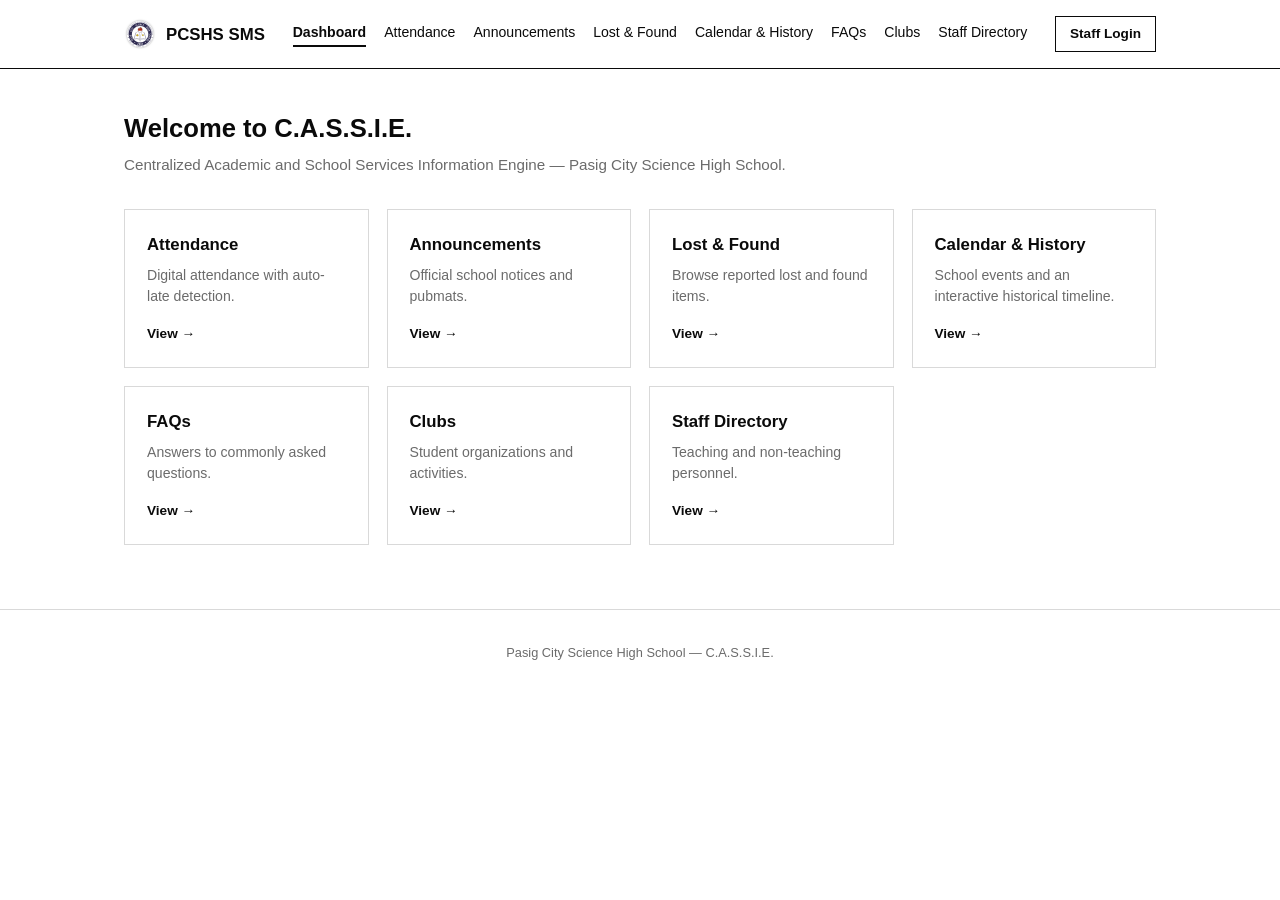
==== index.html @ 2c608e7f "first commit" ====
<!DOCTYPE html>
<html lang="en">
<head>
<meta charset="UTF-8">
<meta name="viewport" content="width=device-width, initial-scale=1.0">
<title>Dashboard | PCSHS SMS</title>
<link rel="stylesheet" href="style.css">
</head>
<body>

<div id="suspension-banner" class="suspension-banner" hidden></div>

<header class="site-header">
  <div class="header-inner">
    <a class="brand" href="index.html">
      <img src="logo.png" alt="PCSHS logo">
      <span>PCSHS SMS</span>
    </a>
    <nav class="site-nav">
      <a href="index.html" class="active">Dashboard</a>
      <a href="attendance.html">Attendance</a>
      <a href="announcements.html">Announcements</a>
      <a href="lost-and-found.html">Lost &amp; Found</a>
      <a href="calendar-history.html">Calendar &amp; History</a>
      <a href="faqs.html">FAQs</a>
      <a href="clubs.html">Clubs</a>
      <a href="staff-directory.html">Staff Directory</a>
    </nav>
    <a class="login-link" href="login.html">Staff Login</a>
  </div>
</header>

<main>
  <div class="page-header">
    <h1>Welcome to C.A.S.S.I.E.</h1>
    <p>Centralized Academic and School Services Information Engine — Pasig City Science High School.</p>
  </div>

  <div class="card-grid">
    <div class="card">
      <h2>Attendance</h2>
      <p>Digital attendance with auto-late detection.</p>
      <a href="attendance.html">View →</a>
    </div>
    <div class="card">
      <h2>Announcements</h2>
      <p>Official school notices and pubmats.</p>
      <a href="announcements.html">View →</a>
    </div>
    <div class="card">
      <h2>Lost &amp; Found</h2>
      <p>Browse reported lost and found items.</p>
      <a href="lost-and-found.html">View →</a>
    </div>
    <div class="card">
      <h2>Calendar &amp; History</h2>
      <p>School events and an interactive historical timeline.</p>
      <a href="calendar-history.html">View →</a>
    </div>
    <div class="card">
      <h2>FAQs</h2>
      <p>Answers to commonly asked questions.</p>
      <a href="faqs.html">View →</a>
    </div>
    <div class="card">
      <h2>Clubs</h2>
      <p>Student organizations and activities.</p>
      <a href="clubs.html">View →</a>
    </div>
    <div class="card">
      <h2>Staff Directory</h2>
      <p>Teaching and non-teaching personnel.</p>
      <a href="staff-directory.html">View →</a>
    </div>
  </div>
</main>

<footer class="site-footer">
  <p>Pasig City Science High School — C.A.S.S.I.E.</p>
</footer>

</body>
</html>
---- style.css ----
/* style.css — shared styles for every C.A.S.S.I.E. / PCSHS SMS page */

:root {
  --ink: #0a0a0a;
  --paper: #ffffff;
  --line: #d9d9d9;
  --muted: #6b6b6b;
  --error: #b00020;
  --banner: #1a1a1a;
}

* { box-sizing: border-box; }

body {
  margin: 0;
  background: var(--paper);
  color: var(--ink);
  font-family: -apple-system, "Segoe UI", Helvetica, Arial, sans-serif;
  line-height: 1.5;
}

a { color: var(--ink); text-decoration: none; }
a:hover { text-decoration: underline; }

/* ---------- Suspension banner ---------- */
/* Hidden by default. Once the Suspension Notice feature is built, JS will
   fill this in and remove the "hidden" attribute when a notice is active. */
.suspension-banner {
  background: var(--banner);
  color: var(--paper);
  text-align: center;
  padding: 10px 16px;
  font-size: 0.88rem;
  font-weight: 600;
  letter-spacing: 0.02em;
}
.suspension-banner[hidden] { display: none; }

/* ---------- Header / nav ---------- */
.site-header { border-bottom: 1px solid var(--ink); }

.header-inner {
  max-width: 1080px;
  margin: 0 auto;
  display: flex;
  align-items: center;
  justify-content: space-between;
  flex-wrap: wrap;
  gap: 14px;
  padding: 16px 24px;
}

.brand {
  display: flex;
  align-items: center;
  gap: 10px;
  font-weight: 700;
  font-size: 1.05rem;
}
.brand img { width: 32px; height: 32px; }
.brand:hover { text-decoration: none; }

.site-nav {
  display: flex;
  flex-wrap: wrap;
  gap: 18px;
  font-size: 0.88rem;
}
.site-nav a.active {
  font-weight: 700;
  border-bottom: 2px solid var(--ink);
  padding-bottom: 2px;
}

.login-link {
  font-size: 0.85rem;
  font-weight: 600;
  border: 1px solid var(--ink);
  padding: 7px 14px;
  white-space: nowrap;
}
.login-link:hover { background: var(--ink); color: var(--paper); text-decoration: none; }

/* ---------- Page layout ---------- */
main {
  max-width: 1080px;
  margin: 0 auto;
  padding: 40px 24px 64px;
}

.page-header { margin-bottom: 32px; }
.page-header h1 { font-size: 1.6rem; margin: 0 0 6px; }
.page-header p { color: var(--muted); margin: 0; font-size: 0.95rem; }

/* ---------- Cards (dashboard) ---------- */
.card-grid {
  display: grid;
  grid-template-columns: repeat(auto-fit, minmax(220px, 1fr));
  gap: 18px;
}
.card { border: 1px solid var(--line); padding: 22px; }
.card h2 { font-size: 1.05rem; margin: 0 0 8px; }
.card p { color: var(--muted); font-size: 0.88rem; margin: 0 0 14px; }
.card a { font-size: 0.85rem; font-weight: 600; }

/* ---------- Placeholder box (unbuilt feature pages) ---------- */
.placeholder-box {
  border: 1px dashed var(--line);
  padding: 48px 24px;
  text-align: center;
  color: var(--muted);
  font-size: 0.92rem;
}

/* ---------- Footer ---------- */
.site-footer {
  border-top: 1px solid var(--line);
  text-align: center;
  padding: 20px 24px;
  font-size: 0.8rem;
  color: var(--muted);
}
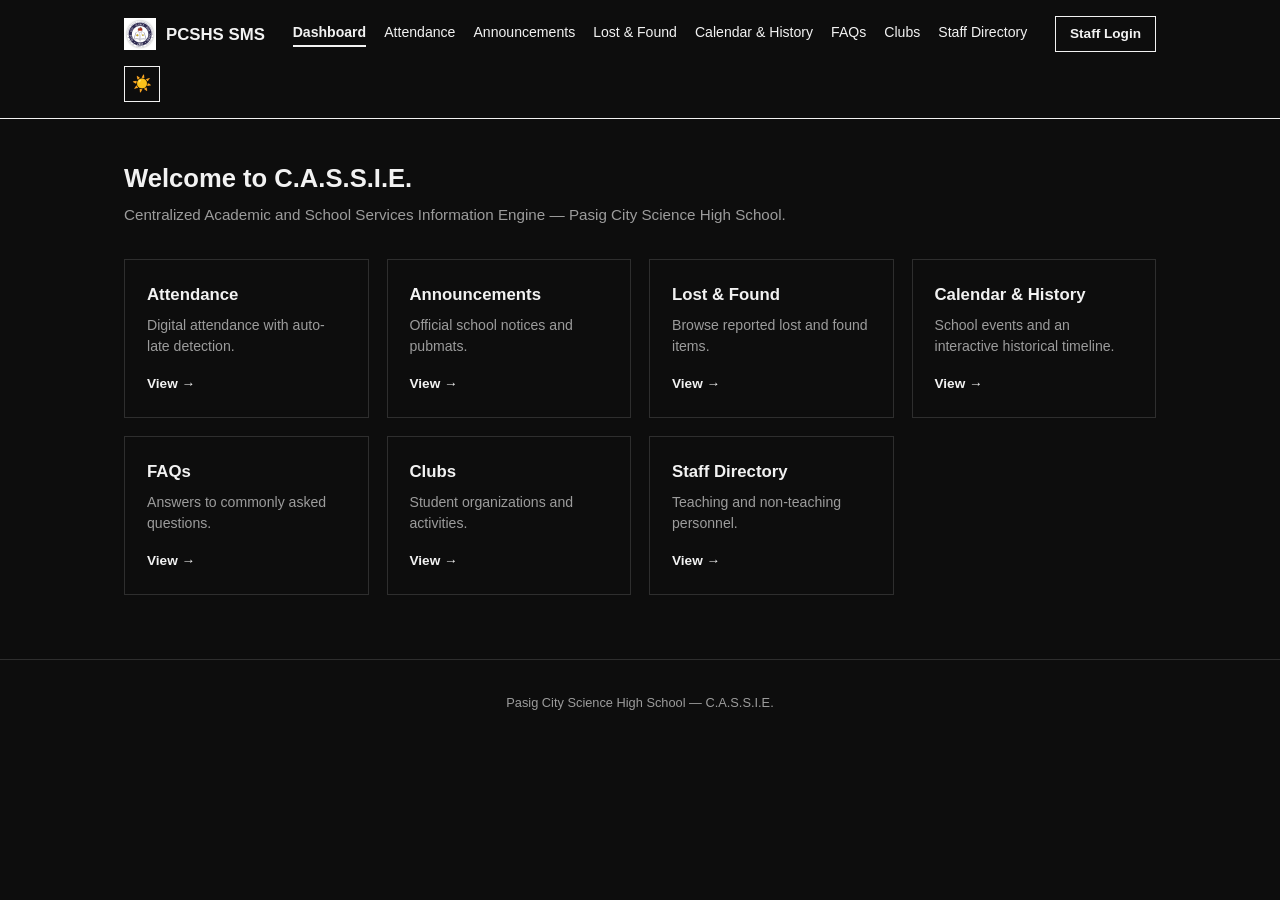
==== commit ba4d4753: "2" ====
--- a/index.html
+++ b/index.html
@@ -2,6 +2,13 @@
 <html lang="en">
 <head>
 <meta charset="UTF-8">
+<script>
+  (function () {
+    if (localStorage.getItem("cassieTheme") === "light") {
+      document.documentElement.setAttribute("data-theme", "light");
+    }
+  })();
+</script>
 <meta name="viewport" content="width=device-width, initial-scale=1.0">
 <title>Dashboard | PCSHS SMS</title>
 <link rel="stylesheet" href="style.css">
@@ -27,6 +34,7 @@
       <a href="staff-directory.html">Staff Directory</a>
     </nav>
     <a class="login-link" href="login.html">Staff Login</a>
+    <button id="theme-toggle" class="theme-toggle" type="button" aria-label="Toggle dark/light mode">☀️</button>
   </div>
 </header>
 
@@ -79,5 +87,6 @@
   <p>Pasig City Science High School — C.A.S.S.I.E.</p>
 </footer>
 
+<script src="theme.js"></script>
 </body>
 </html>
--- a/style.css
+++ b/style.css
@@ -1,6 +1,16 @@
 /* style.css — shared styles for every C.A.S.S.I.E. / PCSHS SMS page */
 
 :root {
+  /* Dark mode is the default look */
+  --ink: #f2f2f2;
+  --paper: #0d0d0d;
+  --line: #2e2e2e;
+  --muted: #9c9c9c;
+  --error: #ff7a7a;
+  --banner: #f2f2f2;
+}
+
+[data-theme="light"] {
   --ink: #0a0a0a;
   --paper: #ffffff;
   --line: #d9d9d9;
@@ -17,6 +27,7 @@
   color: var(--ink);
   font-family: -apple-system, "Segoe UI", Helvetica, Arial, sans-serif;
   line-height: 1.5;
+  transition: background-color 0.15s ease, color 0.15s ease;
 }
 
 a { color: var(--ink); text-decoration: none; }
@@ -81,6 +92,19 @@
 }
 .login-link:hover { background: var(--ink); color: var(--paper); text-decoration: none; }
 
+.theme-toggle {
+  border: 1px solid var(--ink);
+  background: var(--paper);
+  color: var(--ink);
+  width: 36px;
+  height: 36px;
+  font-size: 1rem;
+  line-height: 1;
+  cursor: pointer;
+  flex-shrink: 0;
+}
+.theme-toggle:hover { background: var(--ink); color: var(--paper); }
+
 /* ---------- Page layout ---------- */
 main {
   max-width: 1080px;
@@ -112,6 +136,73 @@
   font-size: 0.92rem;
 }
 
+/* ---------- Forms (reusable for any admin upload form) ---------- */
+.form-card {
+  border: 1px solid var(--ink);
+  padding: 28px 24px;
+  margin-bottom: 36px;
+}
+.form-card h2 { font-size: 1.1rem; margin: 0 0 18px; }
+.form-field { margin-bottom: 16px; }
+.form-field label {
+  display: block; font-size: 0.78rem; text-transform: uppercase;
+  letter-spacing: 0.06em; margin-bottom: 6px; color: var(--muted);
+}
+.form-field input,
+.form-field textarea {
+  width: 100%; padding: 10px 12px; border: 1px solid var(--line);
+  background: var(--paper); color: var(--ink); font-size: 0.95rem;
+  font-family: inherit;
+}
+.form-field input:focus,
+.form-field textarea:focus { outline: none; border-color: var(--ink); }
+
+.btn-primary {
+  padding: 11px 20px; background: var(--ink); color: var(--paper);
+  border: none; font-size: 0.92rem; font-weight: 600; cursor: pointer;
+}
+.btn-primary:hover { opacity: 0.85; }
+.btn-primary:disabled { opacity: 0.5; cursor: not-allowed; }
+
+.btn-secondary {
+  background: none; border: 1px solid var(--line); color: var(--ink);
+  padding: 8px 14px; font-size: 0.85rem; cursor: pointer; margin-bottom: 16px;
+}
+.btn-secondary:hover { border-color: var(--ink); }
+
+.status-text { font-size: 0.85rem; margin-top: 10px; min-height: 1.2em; color: var(--muted); }
+.status-error { color: var(--error); }
+
+/* ---------- Facebook-style image upload ---------- */
+.upload-dropzone {
+  border: 1px dashed var(--line);
+  padding: 32px;
+  text-align: center;
+  cursor: pointer;
+  color: var(--muted);
+  font-size: 0.9rem;
+  margin-bottom: 10px;
+}
+.upload-dropzone:hover { border-color: var(--ink); color: var(--ink); }
+.upload-dropzone.dragover { border-color: var(--ink); color: var(--ink); background: rgba(128,128,128,0.08); }
+.upload-preview {
+  max-width: 100%;
+  max-height: 260px;
+  display: block;
+  margin: 0 auto;
+}
+
+/* ---------- Announcement feed ---------- */
+.feed-grid {
+  display: grid;
+  grid-template-columns: repeat(auto-fit, minmax(240px, 1fr));
+  gap: 20px;
+}
+.announcement-card { border: 1px solid var(--line); overflow: hidden; }
+.announcement-card img { width: 100%; display: block; }
+.announcement-card p { padding: 12px 14px; margin: 0; font-size: 0.88rem; }
+.muted { color: var(--muted); font-size: 0.9rem; }
+
 /* ---------- Footer ---------- */
 .site-footer {
   border-top: 1px solid var(--line);
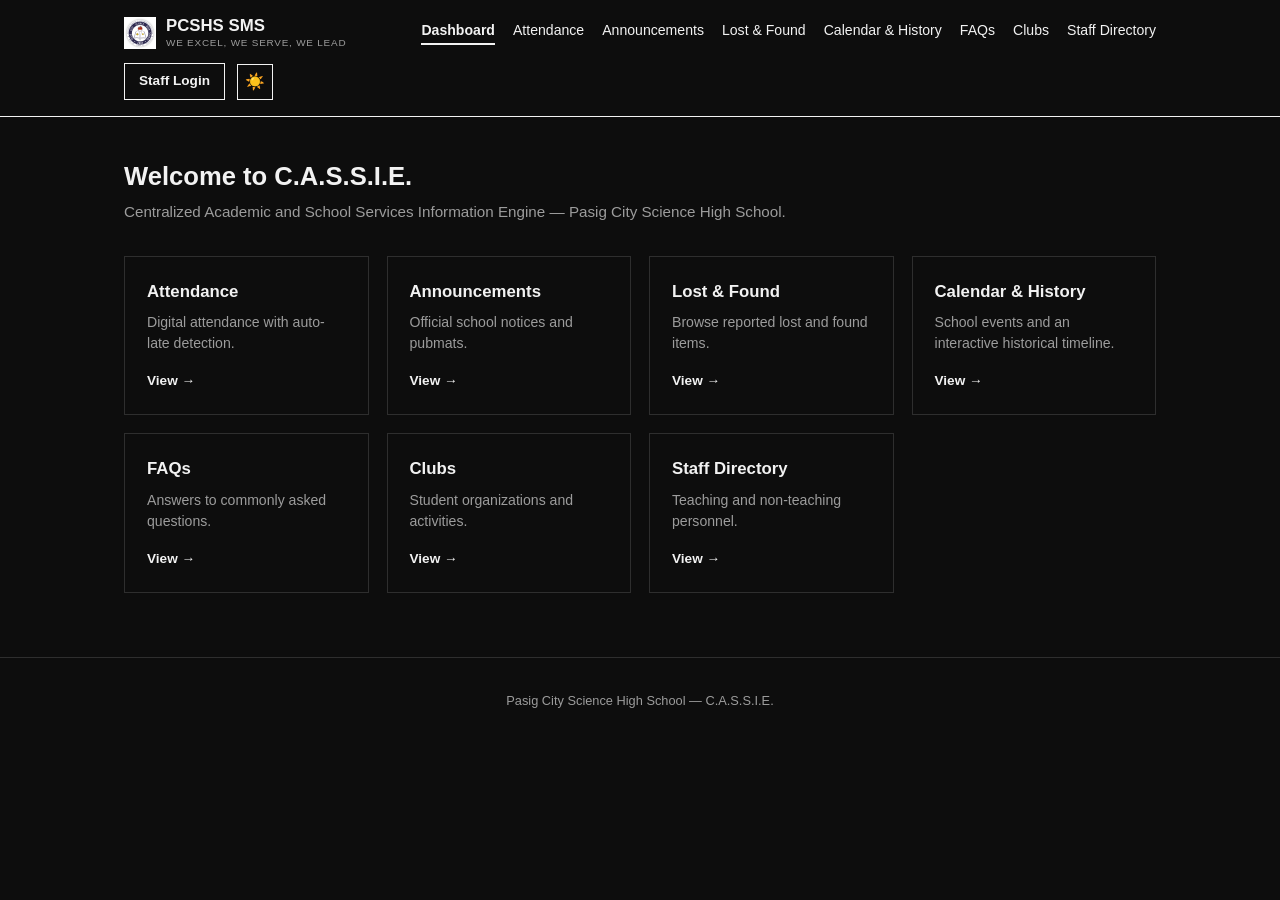
==== commit bb793ab0: "3" ====
--- a/index.html
+++ b/index.html
@@ -21,7 +21,10 @@
   <div class="header-inner">
     <a class="brand" href="index.html">
       <img src="logo.png" alt="PCSHS logo">
-      <span>PCSHS SMS</span>
+      <span class="brand-text">
+        <span class="brand-name">PCSHS SMS</span>
+        <span class="brand-tagline">We Excel, We Serve, We Lead</span>
+      </span>
     </a>
     <nav class="site-nav">
       <a href="index.html" class="active">Dashboard</a>
@@ -33,13 +36,27 @@
       <a href="clubs.html">Clubs</a>
       <a href="staff-directory.html">Staff Directory</a>
     </nav>
-    <a class="login-link" href="login.html">Staff Login</a>
-    <button id="theme-toggle" class="theme-toggle" type="button" aria-label="Toggle dark/light mode">☀️</button>
+    <div class="header-actions">
+      <a class="login-link" href="login.html">Staff Login</a>
+      <button id="theme-toggle" class="theme-toggle" type="button" aria-label="Toggle dark/light mode">☀️</button>
+    </div>
   </div>
 </header>
 
 <main>
-  <div class="page-header">
+  <div id="hero" class="hero" hidden>
+    <div class="hero-image-wrap">
+      <img id="hero-image" src="" alt="">
+    </div>
+    <div class="hero-body">
+      <span class="hero-tag">Latest Announcement</span>
+      <h1 id="hero-title"></h1>
+      <p id="hero-caption">Posted on the Announcements page — check it out for the full details.</p>
+      <a href="announcements.html" class="btn-primary">View All Announcements →</a>
+    </div>
+  </div>
+
+  <div id="hero-fallback" class="page-header">
     <h1>Welcome to C.A.S.S.I.E.</h1>
     <p>Centralized Academic and School Services Information Engine — Pasig City Science High School.</p>
   </div>
@@ -87,6 +104,7 @@
   <p>Pasig City Science High School — C.A.S.S.I.E.</p>
 </footer>
 
+<script type="module" src="dashboard.js"></script>
 <script src="theme.js"></script>
 </body>
 </html>
--- a/style.css
+++ b/style.css
@@ -65,11 +65,18 @@
   display: flex;
   align-items: center;
   gap: 10px;
-  font-weight: 700;
-  font-size: 1.05rem;
 }
 .brand img { width: 32px; height: 32px; }
 .brand:hover { text-decoration: none; }
+
+.brand-text { display: flex; flex-direction: column; line-height: 1.25; }
+.brand-name { font-weight: 700; font-size: 1.05rem; }
+.brand-tagline {
+  font-size: 0.62rem;
+  letter-spacing: 0.08em;
+  text-transform: uppercase;
+  color: var(--muted);
+}
 
 .site-nav {
   display: flex;
@@ -81,6 +88,13 @@
   font-weight: 700;
   border-bottom: 2px solid var(--ink);
   padding-bottom: 2px;
+}
+
+.header-actions {
+  display: flex;
+  align-items: center;
+  gap: 12px;
+  flex-shrink: 0;
 }
 
 .login-link {
@@ -105,6 +119,36 @@
 }
 .theme-toggle:hover { background: var(--ink); color: var(--paper); }
 
+/* ---------- Dashboard hero ---------- */
+.hero {
+  border: 1px solid var(--line);
+  margin-bottom: 36px;
+  overflow: hidden;
+}
+.hero-image-wrap {
+  width: 100%;
+  aspect-ratio: 16 / 7;
+  overflow: hidden;
+  background: var(--line);
+}
+.hero-image-wrap img { width: 100%; height: 100%; object-fit: cover; display: block; }
+.hero-body { padding: 28px 28px 32px; }
+.hero-tag {
+  display: inline-block;
+  font-size: 0.7rem;
+  font-weight: 700;
+  letter-spacing: 0.08em;
+  text-transform: uppercase;
+  border: 1px solid var(--ink);
+  padding: 4px 10px;
+  margin-bottom: 14px;
+}
+.hero-body h1 { font-size: 1.5rem; margin: 0 0 8px; }
+.hero-body p { color: var(--muted); margin: 0 0 18px; font-size: 0.95rem; }
+
+a.btn-primary { display: inline-block; text-decoration: none; }
+a.btn-primary:hover { text-decoration: none; opacity: 0.85; }
+
 /* ---------- Page layout ---------- */
 main {
   max-width: 1080px;
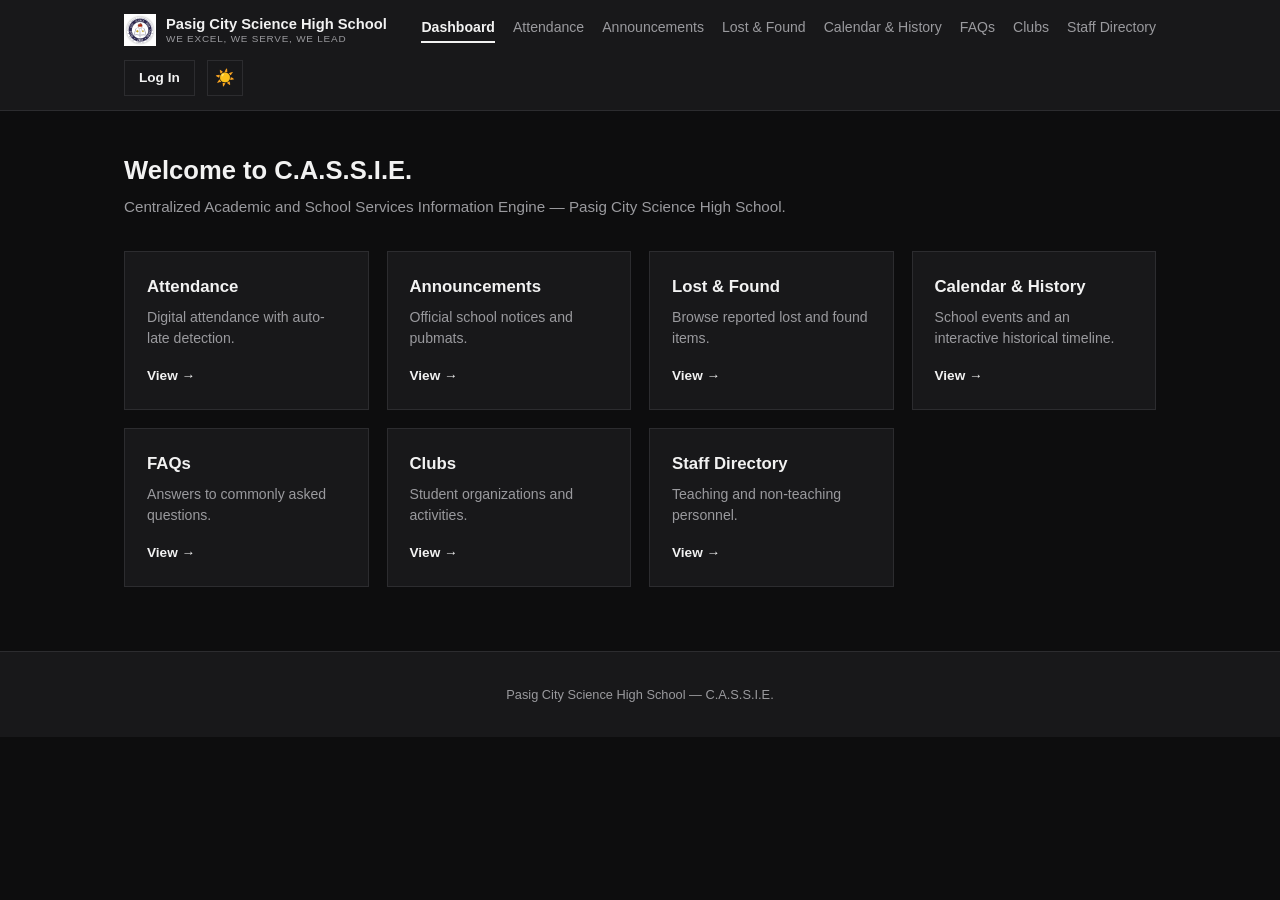
==== commit f1c3a286: "4" ====
--- a/index.html
+++ b/index.html
@@ -22,7 +22,7 @@
     <a class="brand" href="index.html">
       <img src="logo.png" alt="PCSHS logo">
       <span class="brand-text">
-        <span class="brand-name">PCSHS SMS</span>
+        <span class="brand-name">Pasig City Science High School</span>
         <span class="brand-tagline">We Excel, We Serve, We Lead</span>
       </span>
     </a>
@@ -37,7 +37,8 @@
       <a href="staff-directory.html">Staff Directory</a>
     </nav>
     <div class="header-actions">
-      <a class="login-link" href="login.html">Staff Login</a>
+      <a class="login-link" href="login.html" id="login-link">Log In</a>
+      <button class="login-link" id="logout-button" type="button" hidden>Log Out</button>
       <button id="theme-toggle" class="theme-toggle" type="button" aria-label="Toggle dark/light mode">☀️</button>
     </div>
   </div>
@@ -105,6 +106,7 @@
 </footer>
 
 <script type="module" src="dashboard.js"></script>
+<script type="module" src="auth-ui.js"></script>
 <script src="theme.js"></script>
 </body>
 </html>
--- a/style.css
+++ b/style.css
@@ -1,22 +1,30 @@
 /* style.css — shared styles for every C.A.S.S.I.E. / PCSHS SMS page */
 
 :root {
-  /* Dark mode is the default look */
+  /* Dark mode is the default look — layered grey/black, not flat */
   --ink: #f2f2f2;
-  --paper: #0d0d0d;
-  --line: #2e2e2e;
-  --muted: #9c9c9c;
+  --paper: #0d0d0e;
+  --surface: #18181a;
+  --surface-hover: #212124;
+  --line: #2c2c2f;
+  --muted: #9a9a9e;
   --error: #ff7a7a;
   --banner: #f2f2f2;
+  --shadow: rgba(0, 0, 0, 0.45);
+  --shadow-hover: rgba(255, 255, 255, 0.05);
 }
 
 [data-theme="light"] {
   --ink: #0a0a0a;
   --paper: #ffffff;
-  --line: #d9d9d9;
+  --surface: #f7f7f7;
+  --surface-hover: #eeeeee;
+  --line: #e0e0e0;
   --muted: #6b6b6b;
   --error: #b00020;
   --banner: #1a1a1a;
+  --shadow: rgba(0, 0, 0, 0.08);
+  --shadow-hover: rgba(0, 0, 0, 0.12);
 }
 
 * { box-sizing: border-box; }
@@ -27,15 +35,13 @@
   color: var(--ink);
   font-family: -apple-system, "Segoe UI", Helvetica, Arial, sans-serif;
   line-height: 1.5;
-  transition: background-color 0.15s ease, color 0.15s ease;
+  transition: background-color 0.2s ease, color 0.2s ease;
 }
 
 a { color: var(--ink); text-decoration: none; }
 a:hover { text-decoration: underline; }
 
 /* ---------- Suspension banner ---------- */
-/* Hidden by default. Once the Suspension Notice feature is built, JS will
-   fill this in and remove the "hidden" attribute when a notice is active. */
 .suspension-banner {
   background: var(--banner);
   color: var(--paper);
@@ -48,7 +54,11 @@
 .suspension-banner[hidden] { display: none; }
 
 /* ---------- Header / nav ---------- */
-.site-header { border-bottom: 1px solid var(--ink); }
+.site-header {
+  background: var(--surface);
+  border-bottom: 1px solid var(--line);
+  transition: background-color 0.2s ease, border-color 0.2s ease;
+}
 
 .header-inner {
   max-width: 1080px;
@@ -58,19 +68,15 @@
   justify-content: space-between;
   flex-wrap: wrap;
   gap: 14px;
-  padding: 16px 24px;
-}
-
-.brand {
-  display: flex;
-  align-items: center;
-  gap: 10px;
-}
+  padding: 14px 24px;
+}
+
+.brand { display: flex; align-items: center; gap: 10px; }
 .brand img { width: 32px; height: 32px; }
 .brand:hover { text-decoration: none; }
 
 .brand-text { display: flex; flex-direction: column; line-height: 1.25; }
-.brand-name { font-weight: 700; font-size: 1.05rem; }
+.brand-name { font-weight: 700; font-size: 0.92rem; }
 .brand-tagline {
   font-size: 0.62rem;
   letter-spacing: 0.08em;
@@ -78,37 +84,35 @@
   color: var(--muted);
 }
 
-.site-nav {
-  display: flex;
-  flex-wrap: wrap;
-  gap: 18px;
-  font-size: 0.88rem;
-}
-.site-nav a.active {
-  font-weight: 700;
-  border-bottom: 2px solid var(--ink);
-  padding-bottom: 2px;
-}
-
-.header-actions {
-  display: flex;
-  align-items: center;
-  gap: 12px;
-  flex-shrink: 0;
-}
+.site-nav { display: flex; flex-wrap: wrap; gap: 18px; font-size: 0.88rem; }
+.site-nav a {
+  position: relative;
+  color: var(--muted);
+  transition: color 0.15s ease;
+  padding-bottom: 3px;
+}
+.site-nav a:hover { color: var(--ink); text-decoration: none; }
+.site-nav a.active { font-weight: 700; color: var(--ink); border-bottom: 2px solid var(--ink); }
+
+.header-actions { display: flex; align-items: center; gap: 12px; flex-shrink: 0; }
 
 .login-link {
   font-size: 0.85rem;
   font-weight: 600;
-  border: 1px solid var(--ink);
+  border: 1px solid var(--line);
   padding: 7px 14px;
   white-space: nowrap;
-}
-.login-link:hover { background: var(--ink); color: var(--paper); text-decoration: none; }
+  background: transparent;
+  color: var(--ink);
+  cursor: pointer;
+  transition: background-color 0.15s ease, color 0.15s ease, border-color 0.15s ease, transform 0.1s ease;
+}
+.login-link:hover { background: var(--ink); color: var(--paper); border-color: var(--ink); text-decoration: none; }
+.login-link:active { transform: scale(0.96); }
 
 .theme-toggle {
-  border: 1px solid var(--ink);
-  background: var(--paper);
+  border: 1px solid var(--line);
+  background: transparent;
   color: var(--ink);
   width: 36px;
   height: 36px;
@@ -116,22 +120,22 @@
   line-height: 1;
   cursor: pointer;
   flex-shrink: 0;
-}
-.theme-toggle:hover { background: var(--ink); color: var(--paper); }
+  transition: background-color 0.15s ease, border-color 0.15s ease, transform 0.1s ease;
+}
+.theme-toggle:hover { background: var(--surface-hover); border-color: var(--ink); }
+.theme-toggle:active { transform: scale(0.92); }
 
 /* ---------- Dashboard hero ---------- */
 .hero {
+  background: var(--surface);
   border: 1px solid var(--line);
   margin-bottom: 36px;
   overflow: hidden;
-}
-.hero-image-wrap {
-  width: 100%;
-  aspect-ratio: 16 / 7;
-  overflow: hidden;
-  background: var(--line);
-}
-.hero-image-wrap img { width: 100%; height: 100%; object-fit: cover; display: block; }
+  box-shadow: 0 10px 30px var(--shadow);
+}
+.hero-image-wrap { width: 100%; aspect-ratio: 16 / 7; overflow: hidden; background: var(--line); }
+.hero-image-wrap img { width: 100%; height: 100%; object-fit: cover; display: block; transition: transform 0.5s ease; }
+.hero:hover .hero-image-wrap img { transform: scale(1.04); }
 .hero-body { padding: 28px 28px 32px; }
 .hero-tag {
   display: inline-block;
@@ -139,34 +143,37 @@
   font-weight: 700;
   letter-spacing: 0.08em;
   text-transform: uppercase;
-  border: 1px solid var(--ink);
+  border: 1px solid var(--line);
   padding: 4px 10px;
   margin-bottom: 14px;
+  color: var(--muted);
 }
 .hero-body h1 { font-size: 1.5rem; margin: 0 0 8px; }
 .hero-body p { color: var(--muted); margin: 0 0 18px; font-size: 0.95rem; }
 
 a.btn-primary { display: inline-block; text-decoration: none; }
-a.btn-primary:hover { text-decoration: none; opacity: 0.85; }
 
 /* ---------- Page layout ---------- */
-main {
-  max-width: 1080px;
-  margin: 0 auto;
-  padding: 40px 24px 64px;
-}
+main { max-width: 1080px; margin: 0 auto; padding: 40px 24px 64px; }
 
 .page-header { margin-bottom: 32px; }
 .page-header h1 { font-size: 1.6rem; margin: 0 0 6px; }
 .page-header p { color: var(--muted); margin: 0; font-size: 0.95rem; }
 
 /* ---------- Cards (dashboard) ---------- */
-.card-grid {
-  display: grid;
-  grid-template-columns: repeat(auto-fit, minmax(220px, 1fr));
-  gap: 18px;
-}
-.card { border: 1px solid var(--line); padding: 22px; }
+.card-grid { display: grid; grid-template-columns: repeat(auto-fit, minmax(220px, 1fr)); gap: 18px; }
+.card {
+  background: var(--surface);
+  border: 1px solid var(--line);
+  padding: 22px;
+  transition: background-color 0.2s ease, transform 0.2s ease, box-shadow 0.2s ease, border-color 0.2s ease;
+}
+.card:hover {
+  background: var(--surface-hover);
+  transform: translateY(-3px);
+  box-shadow: 0 10px 24px var(--shadow);
+  border-color: var(--muted);
+}
 .card h2 { font-size: 1.05rem; margin: 0 0 8px; }
 .card p { color: var(--muted); font-size: 0.88rem; margin: 0 0 14px; }
 .card a { font-size: 0.85rem; font-weight: 600; }
@@ -182,9 +189,11 @@
 
 /* ---------- Forms (reusable for any admin upload form) ---------- */
 .form-card {
-  border: 1px solid var(--ink);
+  background: var(--surface);
+  border: 1px solid var(--line);
   padding: 28px 24px;
   margin-bottom: 36px;
+  box-shadow: 0 6px 20px var(--shadow);
 }
 .form-card h2 { font-size: 1.1rem; margin: 0 0 18px; }
 .form-field { margin-bottom: 16px; }
@@ -196,7 +205,7 @@
 .form-field textarea {
   width: 100%; padding: 10px 12px; border: 1px solid var(--line);
   background: var(--paper); color: var(--ink); font-size: 0.95rem;
-  font-family: inherit;
+  font-family: inherit; transition: border-color 0.15s ease;
 }
 .form-field input:focus,
 .form-field textarea:focus { outline: none; border-color: var(--ink); }
@@ -204,21 +213,25 @@
 .btn-primary {
   padding: 11px 20px; background: var(--ink); color: var(--paper);
   border: none; font-size: 0.92rem; font-weight: 600; cursor: pointer;
+  transition: opacity 0.15s ease, transform 0.1s ease;
 }
 .btn-primary:hover { opacity: 0.85; }
+.btn-primary:active { transform: scale(0.97); }
 .btn-primary:disabled { opacity: 0.5; cursor: not-allowed; }
 
 .btn-secondary {
   background: none; border: 1px solid var(--line); color: var(--ink);
   padding: 8px 14px; font-size: 0.85rem; cursor: pointer; margin-bottom: 16px;
-}
-.btn-secondary:hover { border-color: var(--ink); }
+  transition: border-color 0.15s ease, background-color 0.15s ease;
+}
+.btn-secondary:hover { border-color: var(--ink); background: var(--surface-hover); }
 
 .status-text { font-size: 0.85rem; margin-top: 10px; min-height: 1.2em; color: var(--muted); }
 .status-error { color: var(--error); }
 
 /* ---------- Facebook-style image upload ---------- */
 .upload-dropzone {
+  background: var(--paper);
   border: 1px dashed var(--line);
   padding: 32px;
   text-align: center;
@@ -226,32 +239,36 @@
   color: var(--muted);
   font-size: 0.9rem;
   margin-bottom: 10px;
-}
-.upload-dropzone:hover { border-color: var(--ink); color: var(--ink); }
-.upload-dropzone.dragover { border-color: var(--ink); color: var(--ink); background: rgba(128,128,128,0.08); }
-.upload-preview {
-  max-width: 100%;
-  max-height: 260px;
-  display: block;
-  margin: 0 auto;
-}
+  transition: border-color 0.15s ease, color 0.15s ease, background-color 0.15s ease;
+}
+.upload-dropzone:hover { border-color: var(--ink); color: var(--ink); background: var(--surface-hover); }
+.upload-dropzone.dragover { border-color: var(--ink); color: var(--ink); background: var(--surface-hover); }
+.upload-preview { max-width: 100%; max-height: 260px; display: block; margin: 0 auto; }
 
 /* ---------- Announcement feed ---------- */
-.feed-grid {
-  display: grid;
-  grid-template-columns: repeat(auto-fit, minmax(240px, 1fr));
-  gap: 20px;
-}
-.announcement-card { border: 1px solid var(--line); overflow: hidden; }
+.feed-grid { display: grid; grid-template-columns: repeat(auto-fit, minmax(240px, 1fr)); gap: 20px; }
+.announcement-card {
+  background: var(--surface);
+  border: 1px solid var(--line);
+  overflow: hidden;
+  transition: transform 0.2s ease, box-shadow 0.2s ease, border-color 0.2s ease;
+}
+.announcement-card:hover {
+  transform: translateY(-3px);
+  box-shadow: 0 10px 24px var(--shadow);
+  border-color: var(--muted);
+}
 .announcement-card img { width: 100%; display: block; }
 .announcement-card p { padding: 12px 14px; margin: 0; font-size: 0.88rem; }
 .muted { color: var(--muted); font-size: 0.9rem; }
 
 /* ---------- Footer ---------- */
 .site-footer {
+  background: var(--surface);
   border-top: 1px solid var(--line);
   text-align: center;
   padding: 20px 24px;
   font-size: 0.8rem;
   color: var(--muted);
+  transition: background-color 0.2s ease, border-color 0.2s ease;
 }
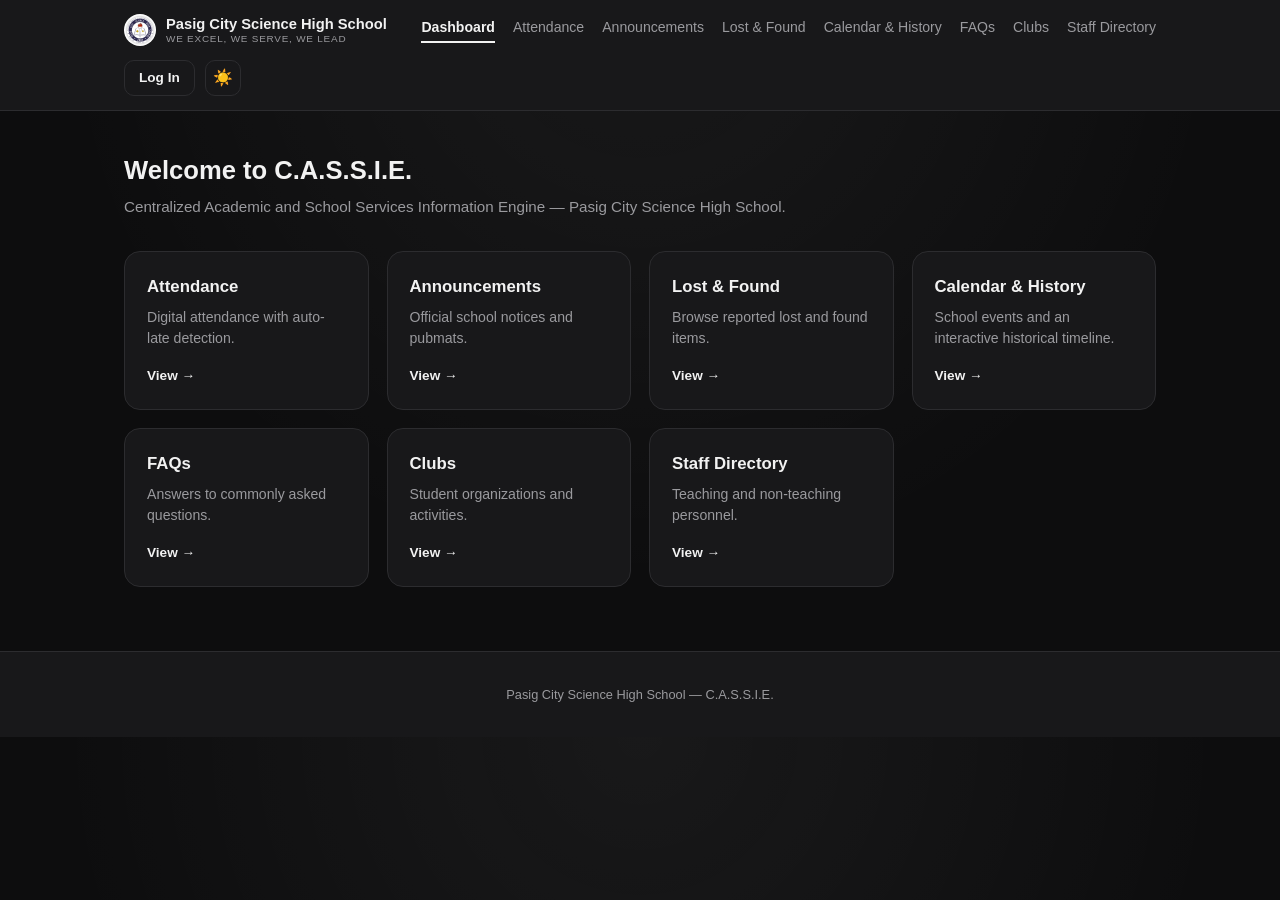
==== commit 32826598: "5" ====
--- a/index.html
+++ b/index.html
@@ -37,6 +37,7 @@
       <a href="staff-directory.html">Staff Directory</a>
     </nav>
     <div class="header-actions">
+      <button id="nav-toggle" class="nav-toggle" type="button" aria-label="Toggle navigation menu">☰</button>
       <a class="login-link" href="login.html" id="login-link">Log In</a>
       <button class="login-link" id="logout-button" type="button" hidden>Log Out</button>
       <button id="theme-toggle" class="theme-toggle" type="button" aria-label="Toggle dark/light mode">☀️</button>
@@ -107,6 +108,7 @@
 
 <script type="module" src="dashboard.js"></script>
 <script type="module" src="auth-ui.js"></script>
+<script src="nav.js"></script>
 <script src="theme.js"></script>
 </body>
 </html>
--- a/style.css
+++ b/style.css
@@ -1,7 +1,6 @@
 /* style.css — shared styles for every C.A.S.S.I.E. / PCSHS SMS page */
 
 :root {
-  /* Dark mode is the default look — layered grey/black, not flat */
   --ink: #f2f2f2;
   --paper: #0d0d0e;
   --surface: #18181a;
@@ -10,8 +9,11 @@
   --muted: #9a9a9e;
   --error: #ff7a7a;
   --banner: #f2f2f2;
-  --shadow: rgba(0, 0, 0, 0.45);
-  --shadow-hover: rgba(255, 255, 255, 0.05);
+  --shadow: rgba(0, 0, 0, 0.55);
+  --glow: rgba(255, 255, 255, 0.05);
+  --radius-sm: 10px;
+  --radius-md: 16px;
+  --ease: cubic-bezier(0.16, 1, 0.3, 1);
 }
 
 [data-theme="light"] {
@@ -19,19 +21,20 @@
   --paper: #ffffff;
   --surface: #f7f7f7;
   --surface-hover: #eeeeee;
-  --line: #e0e0e0;
+  --line: #e2e2e2;
   --muted: #6b6b6b;
   --error: #b00020;
   --banner: #1a1a1a;
-  --shadow: rgba(0, 0, 0, 0.08);
-  --shadow-hover: rgba(0, 0, 0, 0.12);
+  --shadow: rgba(0, 0, 0, 0.12);
+  --glow: rgba(0, 0, 0, 0.025);
 }
 
 * { box-sizing: border-box; }
 
 body {
   margin: 0;
-  background: var(--paper);
+  background-color: var(--paper);
+  background-image: radial-gradient(circle at 50% 0%, var(--glow), transparent 60%);
   color: var(--ink);
   font-family: -apple-system, "Segoe UI", Helvetica, Arial, sans-serif;
   line-height: 1.5;
@@ -57,6 +60,9 @@
 .site-header {
   background: var(--surface);
   border-bottom: 1px solid var(--line);
+  position: sticky;
+  top: 0;
+  z-index: 50;
   transition: background-color 0.2s ease, border-color 0.2s ease;
 }
 
@@ -71,11 +77,11 @@
   padding: 14px 24px;
 }
 
-.brand { display: flex; align-items: center; gap: 10px; }
-.brand img { width: 32px; height: 32px; }
+.brand { display: flex; align-items: center; gap: 10px; min-width: 0; }
+.brand img { width: 32px; height: 32px; border-radius: 50%; flex-shrink: 0; }
 .brand:hover { text-decoration: none; }
 
-.brand-text { display: flex; flex-direction: column; line-height: 1.25; }
+.brand-text { display: flex; flex-direction: column; line-height: 1.25; min-width: 0; }
 .brand-name { font-weight: 700; font-size: 0.92rem; }
 .brand-tagline {
   font-size: 0.62rem;
@@ -88,30 +94,32 @@
 .site-nav a {
   position: relative;
   color: var(--muted);
-  transition: color 0.15s ease;
+  transition: color 0.15s var(--ease);
   padding-bottom: 3px;
 }
 .site-nav a:hover { color: var(--ink); text-decoration: none; }
 .site-nav a.active { font-weight: 700; color: var(--ink); border-bottom: 2px solid var(--ink); }
 
-.header-actions { display: flex; align-items: center; gap: 12px; flex-shrink: 0; }
+.header-actions { display: flex; align-items: center; gap: 10px; flex-shrink: 0; }
 
 .login-link {
   font-size: 0.85rem;
   font-weight: 600;
   border: 1px solid var(--line);
+  border-radius: var(--radius-sm);
   padding: 7px 14px;
   white-space: nowrap;
   background: transparent;
   color: var(--ink);
   cursor: pointer;
-  transition: background-color 0.15s ease, color 0.15s ease, border-color 0.15s ease, transform 0.1s ease;
-}
-.login-link:hover { background: var(--ink); color: var(--paper); border-color: var(--ink); text-decoration: none; }
+  transition: background-color 0.18s var(--ease), color 0.18s var(--ease), border-color 0.18s var(--ease), transform 0.15s var(--ease);
+}
+.login-link:hover { background: var(--ink); color: var(--paper); border-color: var(--ink); text-decoration: none; transform: translateY(-1px); }
 .login-link:active { transform: scale(0.96); }
 
-.theme-toggle {
-  border: 1px solid var(--line);
+.theme-toggle, .nav-toggle {
+  border: 1px solid var(--line);
+  border-radius: var(--radius-sm);
   background: transparent;
   color: var(--ink);
   width: 36px;
@@ -120,22 +128,45 @@
   line-height: 1;
   cursor: pointer;
   flex-shrink: 0;
-  transition: background-color 0.15s ease, border-color 0.15s ease, transform 0.1s ease;
-}
-.theme-toggle:hover { background: var(--surface-hover); border-color: var(--ink); }
-.theme-toggle:active { transform: scale(0.92); }
+  transition: background-color 0.18s var(--ease), border-color 0.18s var(--ease), transform 0.15s var(--ease);
+}
+.theme-toggle:hover, .nav-toggle:hover { background: var(--surface-hover); border-color: var(--muted); transform: translateY(-1px); }
+.theme-toggle:active, .nav-toggle:active { transform: scale(0.92); }
+
+.nav-toggle { display: none; align-items: center; justify-content: center; }
+
+/* ---------- Mobile nav ---------- */
+@media (max-width: 860px) {
+  .header-actions { order: 2; }
+  .site-nav {
+    order: 3;
+    display: none;
+    width: 100%;
+    flex-direction: column;
+    gap: 2px;
+    padding-top: 12px;
+  }
+  .site-nav.open { display: flex; }
+  .site-nav a { padding: 10px 6px; border-bottom: 1px solid var(--line); }
+  .nav-toggle { display: inline-flex; }
+}
+@media (max-width: 480px) {
+  .brand-tagline { display: none; }
+  .brand-name { font-size: 0.8rem; }
+}
 
 /* ---------- Dashboard hero ---------- */
 .hero {
   background: var(--surface);
   border: 1px solid var(--line);
+  border-radius: var(--radius-md);
   margin-bottom: 36px;
   overflow: hidden;
-  box-shadow: 0 10px 30px var(--shadow);
+  box-shadow: 0 16px 40px var(--shadow);
 }
 .hero-image-wrap { width: 100%; aspect-ratio: 16 / 7; overflow: hidden; background: var(--line); }
-.hero-image-wrap img { width: 100%; height: 100%; object-fit: cover; display: block; transition: transform 0.5s ease; }
-.hero:hover .hero-image-wrap img { transform: scale(1.04); }
+.hero-image-wrap img { width: 100%; height: 100%; object-fit: cover; display: block; transition: transform 0.6s var(--ease); }
+.hero:hover .hero-image-wrap img { transform: scale(1.05); }
 .hero-body { padding: 28px 28px 32px; }
 .hero-tag {
   display: inline-block;
@@ -144,7 +175,8 @@
   letter-spacing: 0.08em;
   text-transform: uppercase;
   border: 1px solid var(--line);
-  padding: 4px 10px;
+  border-radius: 999px;
+  padding: 4px 12px;
   margin-bottom: 14px;
   color: var(--muted);
 }
@@ -165,13 +197,14 @@
 .card {
   background: var(--surface);
   border: 1px solid var(--line);
+  border-radius: var(--radius-md);
   padding: 22px;
-  transition: background-color 0.2s ease, transform 0.2s ease, box-shadow 0.2s ease, border-color 0.2s ease;
+  transition: background-color 0.2s var(--ease), transform 0.25s var(--ease), box-shadow 0.25s var(--ease), border-color 0.2s var(--ease);
 }
 .card:hover {
   background: var(--surface-hover);
-  transform: translateY(-3px);
-  box-shadow: 0 10px 24px var(--shadow);
+  transform: translateY(-4px);
+  box-shadow: 0 16px 36px var(--shadow);
   border-color: var(--muted);
 }
 .card h2 { font-size: 1.05rem; margin: 0 0 8px; }
@@ -181,6 +214,7 @@
 /* ---------- Placeholder box (unbuilt feature pages) ---------- */
 .placeholder-box {
   border: 1px dashed var(--line);
+  border-radius: var(--radius-md);
   padding: 48px 24px;
   text-align: center;
   color: var(--muted);
@@ -191,9 +225,10 @@
 .form-card {
   background: var(--surface);
   border: 1px solid var(--line);
+  border-radius: var(--radius-md);
   padding: 28px 24px;
   margin-bottom: 36px;
-  box-shadow: 0 6px 20px var(--shadow);
+  box-shadow: 0 12px 30px var(--shadow);
 }
 .form-card h2 { font-size: 1.1rem; margin: 0 0 18px; }
 .form-field { margin-bottom: 16px; }
@@ -204,27 +239,30 @@
 .form-field input,
 .form-field textarea {
   width: 100%; padding: 10px 12px; border: 1px solid var(--line);
+  border-radius: var(--radius-sm);
   background: var(--paper); color: var(--ink); font-size: 0.95rem;
-  font-family: inherit; transition: border-color 0.15s ease;
+  font-family: inherit; transition: border-color 0.18s var(--ease);
 }
 .form-field input:focus,
 .form-field textarea:focus { outline: none; border-color: var(--ink); }
 
 .btn-primary {
   padding: 11px 20px; background: var(--ink); color: var(--paper);
-  border: none; font-size: 0.92rem; font-weight: 600; cursor: pointer;
-  transition: opacity 0.15s ease, transform 0.1s ease;
-}
-.btn-primary:hover { opacity: 0.85; }
+  border: none; border-radius: var(--radius-sm);
+  font-size: 0.92rem; font-weight: 600; cursor: pointer;
+  transition: opacity 0.18s var(--ease), transform 0.15s var(--ease);
+}
+.btn-primary:hover { opacity: 0.85; transform: translateY(-1px); }
 .btn-primary:active { transform: scale(0.97); }
 .btn-primary:disabled { opacity: 0.5; cursor: not-allowed; }
 
 .btn-secondary {
   background: none; border: 1px solid var(--line); color: var(--ink);
+  border-radius: var(--radius-sm);
   padding: 8px 14px; font-size: 0.85rem; cursor: pointer; margin-bottom: 16px;
-  transition: border-color 0.15s ease, background-color 0.15s ease;
-}
-.btn-secondary:hover { border-color: var(--ink); background: var(--surface-hover); }
+  transition: border-color 0.18s var(--ease), background-color 0.18s var(--ease);
+}
+.btn-secondary:hover { border-color: var(--muted); background: var(--surface-hover); }
 
 .status-text { font-size: 0.85rem; margin-top: 10px; min-height: 1.2em; color: var(--muted); }
 .status-error { color: var(--error); }
@@ -233,29 +271,31 @@
 .upload-dropzone {
   background: var(--paper);
   border: 1px dashed var(--line);
+  border-radius: var(--radius-md);
   padding: 32px;
   text-align: center;
   cursor: pointer;
   color: var(--muted);
   font-size: 0.9rem;
   margin-bottom: 10px;
-  transition: border-color 0.15s ease, color 0.15s ease, background-color 0.15s ease;
+  transition: border-color 0.18s var(--ease), color 0.18s var(--ease), background-color 0.18s var(--ease);
 }
 .upload-dropzone:hover { border-color: var(--ink); color: var(--ink); background: var(--surface-hover); }
 .upload-dropzone.dragover { border-color: var(--ink); color: var(--ink); background: var(--surface-hover); }
-.upload-preview { max-width: 100%; max-height: 260px; display: block; margin: 0 auto; }
+.upload-preview { max-width: 100%; max-height: 260px; display: block; margin: 0 auto; border-radius: var(--radius-sm); }
 
 /* ---------- Announcement feed ---------- */
 .feed-grid { display: grid; grid-template-columns: repeat(auto-fit, minmax(240px, 1fr)); gap: 20px; }
 .announcement-card {
   background: var(--surface);
   border: 1px solid var(--line);
+  border-radius: var(--radius-md);
   overflow: hidden;
-  transition: transform 0.2s ease, box-shadow 0.2s ease, border-color 0.2s ease;
+  transition: transform 0.25s var(--ease), box-shadow 0.25s var(--ease), border-color 0.2s var(--ease);
 }
 .announcement-card:hover {
-  transform: translateY(-3px);
-  box-shadow: 0 10px 24px var(--shadow);
+  transform: translateY(-4px);
+  box-shadow: 0 16px 36px var(--shadow);
   border-color: var(--muted);
 }
 .announcement-card img { width: 100%; display: block; }
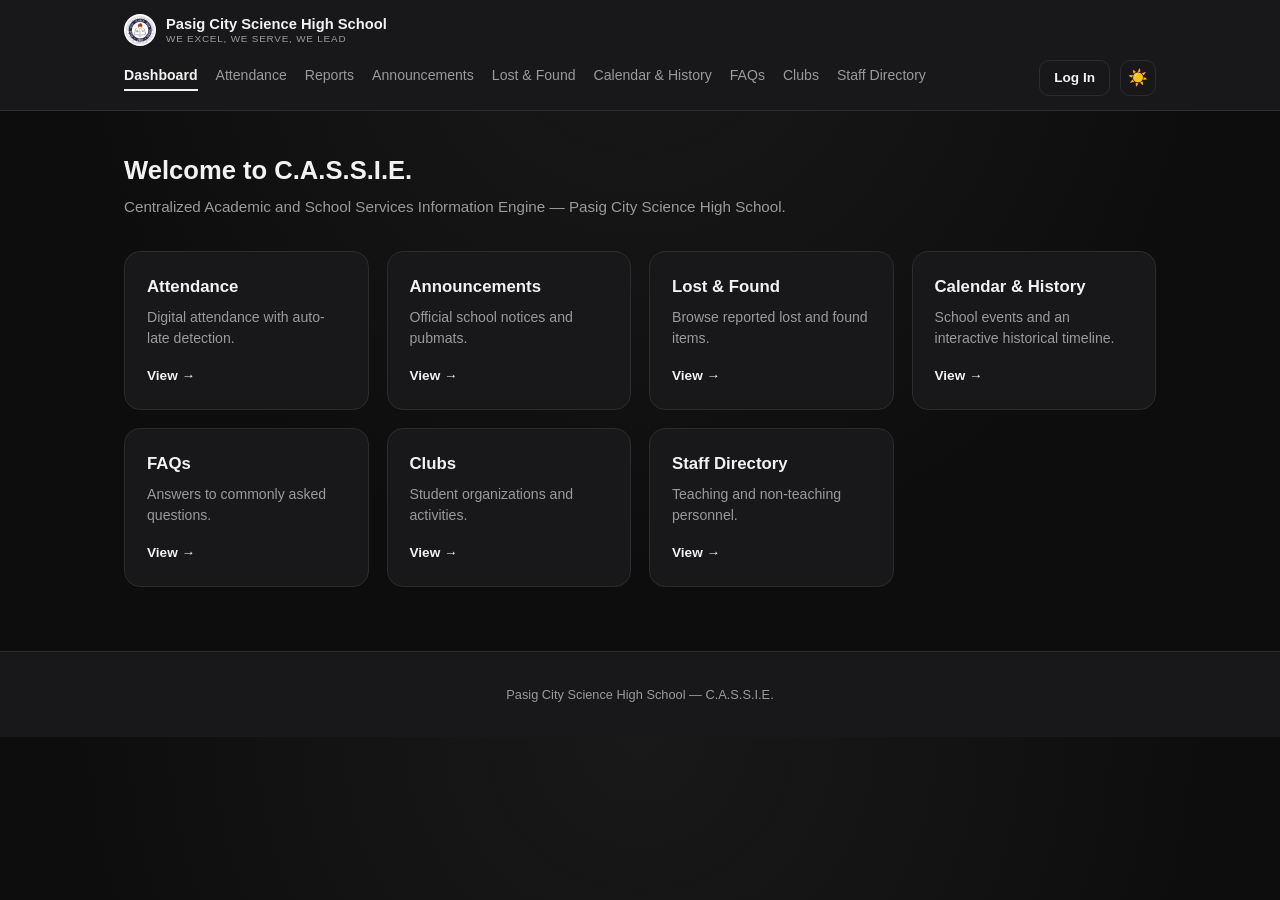
==== commit 4b7d30f3: "8" ====
--- a/index.html
+++ b/index.html
@@ -29,6 +29,7 @@
     <nav class="site-nav">
       <a href="index.html" class="active">Dashboard</a>
       <a href="attendance.html">Attendance</a>
+      <a href="reports.html">Reports</a>
       <a href="announcements.html">Announcements</a>
       <a href="lost-and-found.html">Lost &amp; Found</a>
       <a href="calendar-history.html">Calendar &amp; History</a>
@@ -61,6 +62,24 @@
   <div id="hero-fallback" class="page-header">
     <h1>Welcome to C.A.S.S.I.E.</h1>
     <p>Centralized Academic and School Services Information Engine — Pasig City Science High School.</p>
+  </div>
+
+  <div id="suspension-admin" class="form-card" hidden>
+    <h2>Suspension Notice</h2>
+    <form id="suspension-form">
+      <div class="form-field">
+        <label for="suspension-message">Banner Message</label>
+        <input type="text" id="suspension-message" placeholder="e.g. Classes are suspended due to heavy rain.">
+      </div>
+      <div class="form-field">
+        <label class="checkbox-label">
+          <input type="checkbox" id="suspension-active">
+          Show this banner site-wide right now
+        </label>
+      </div>
+      <button type="submit" id="suspension-save-btn" class="btn-primary">Save</button>
+    </form>
+    <p id="suspension-status" class="status-text"></p>
   </div>
 
   <div class="card-grid">
@@ -109,6 +128,7 @@
 <script type="module" src="dashboard.js"></script>
 <script type="module" src="auth-ui.js"></script>
 <script src="nav.js"></script>
+<script type="module" src="suspension-banner.js"></script>
 <script src="theme.js"></script>
 </body>
 </html>
--- a/style.css
+++ b/style.css
@@ -246,6 +246,22 @@
 .form-field input:focus,
 .form-field textarea:focus { outline: none; border-color: var(--ink); }
 
+.checkbox-label {
+  display: flex !important;
+  align-items: center;
+  gap: 8px;
+  text-transform: none !important;
+  font-size: 0.92rem !important;
+  color: var(--ink) !important;
+  letter-spacing: normal !important;
+  cursor: pointer;
+}
+.checkbox-label input[type="checkbox"] {
+  width: auto !important;
+  margin: 0;
+  accent-color: var(--ink);
+}
+
 .btn-primary {
   padding: 11px 20px; background: var(--ink); color: var(--paper);
   border: none; border-radius: var(--radius-sm);
@@ -302,6 +318,291 @@
 .announcement-card p { padding: 12px 14px; margin: 0; font-size: 0.88rem; }
 .muted { color: var(--muted); font-size: 0.9rem; }
 
+/* ---------- FAQ accordion ---------- */
+.faq-item {
+  border: 1px solid var(--line);
+  border-radius: var(--radius-md);
+  background: var(--surface);
+  margin-bottom: 12px;
+  overflow: hidden;
+  transition: border-color 0.2s var(--ease);
+}
+.faq-question {
+  width: 100%;
+  text-align: left;
+  background: none;
+  border: none;
+  color: var(--ink);
+  font-size: 0.98rem;
+  font-weight: 600;
+  font-family: inherit;
+  padding: 16px 18px;
+  cursor: pointer;
+  display: flex;
+  justify-content: space-between;
+  align-items: center;
+  gap: 12px;
+}
+.faq-question:hover { background: var(--surface-hover); }
+.faq-icon { transition: transform 0.25s var(--ease); color: var(--muted); flex-shrink: 0; font-weight: 400; }
+.faq-item.open .faq-icon { transform: rotate(45deg); }
+.faq-answer {
+  padding: 0 18px;
+  max-height: 0;
+  overflow: hidden;
+  color: var(--muted);
+  font-size: 0.9rem;
+  transition: max-height 0.3s var(--ease), padding 0.3s var(--ease);
+}
+.faq-item.open .faq-answer { max-height: 500px; padding: 0 18px 18px; }
+.faq-delete-btn {
+  font-size: 0.78rem;
+  color: var(--error);
+  background: none;
+  border: none;
+  cursor: pointer;
+  margin-top: 8px;
+  padding: 0;
+}
+.faq-delete-btn:hover { text-decoration: underline; }
+
+/* ---------- Delete buttons (attendance) ---------- */
+.delete-student-btn {
+  background: none;
+  border: none;
+  color: var(--muted);
+  cursor: pointer;
+  font-size: 0.82rem;
+  padding: 4px 8px;
+  border-radius: 4px;
+  transition: color 0.15s var(--ease), background-color 0.15s var(--ease);
+  white-space: nowrap;
+}
+.delete-student-btn:hover {
+  color: var(--error);
+  background: rgba(255, 100, 100, 0.08);
+}
+
+.delete-section-btn {
+  background: none;
+  border: 1px solid var(--line);
+  border-radius: var(--radius-sm);
+  color: var(--muted);
+  cursor: pointer;
+  font-size: 0.78rem;
+  padding: 6px 12px;
+  white-space: nowrap;
+  transition: color 0.15s var(--ease), border-color 0.15s var(--ease),
+              background-color 0.15s var(--ease);
+  flex-shrink: 0;
+}
+.delete-section-btn:hover {
+  color: var(--error);
+  border-color: var(--error);
+  background: rgba(255, 100, 100, 0.06);
+}
+
+/* ---------- Reports page ---------- */
+
+/* Month picker */
+.month-picker {
+  display: flex;
+  align-items: center;
+  gap: 16px;
+  margin-bottom: 24px;
+}
+.month-label {
+  font-size: 1.05rem;
+  font-weight: 700;
+  min-width: 140px;
+  text-align: center;
+}
+.month-nav-btn {
+  background: var(--surface);
+  border: 1px solid var(--line);
+  border-radius: var(--radius-sm);
+  color: var(--ink);
+  width: 36px; height: 36px;
+  font-size: 1.2rem;
+  cursor: pointer;
+  transition: background-color 0.15s var(--ease), transform 0.1s var(--ease);
+}
+.month-nav-btn:hover { background: var(--surface-hover); transform: scale(1.05); }
+
+/* Overview stat cards */
+.report-overview {
+  display: grid;
+  grid-template-columns: repeat(auto-fit, minmax(160px, 1fr));
+  gap: 14px;
+  margin-bottom: 24px;
+}
+.report-stat-card {
+  background: var(--surface);
+  border: 1px solid var(--line);
+  border-radius: var(--radius-md);
+  padding: 18px 20px;
+  display: flex;
+  flex-direction: column;
+  gap: 4px;
+}
+.report-stat-label {
+  font-size: 0.75rem;
+  text-transform: uppercase;
+  letter-spacing: 0.06em;
+  color: var(--muted);
+}
+.report-stat-card strong {
+  font-size: 1.6rem;
+  font-weight: 700;
+  line-height: 1.1;
+}
+.report-stat-sub {
+  font-size: 0.75rem;
+  color: var(--muted);
+}
+
+/* Calendar */
+.report-calendar-wrap {
+  background: var(--surface);
+  border: 1px solid var(--line);
+  border-radius: var(--radius-md);
+  overflow: hidden;
+  margin-bottom: 24px;
+}
+.calendar-day-headers {
+  display: grid;
+  grid-template-columns: repeat(7, 1fr);
+  background: var(--surface-hover);
+  border-bottom: 1px solid var(--line);
+}
+.calendar-day-headers span {
+  text-align: center;
+  padding: 10px 0;
+  font-size: 0.72rem;
+  font-weight: 700;
+  text-transform: uppercase;
+  letter-spacing: 0.05em;
+  color: var(--muted);
+}
+.report-calendar {
+  display: grid;
+  grid-template-columns: repeat(7, 1fr);
+  gap: 1px;
+  background: var(--line);
+}
+.cal-cell {
+  background: var(--surface);
+  padding: 10px 8px;
+  min-height: 64px;
+  display: flex;
+  flex-direction: column;
+  align-items: center;
+  gap: 6px;
+  cursor: default;
+  transition: background-color 0.15s var(--ease);
+}
+.cal-cell.empty { background: var(--paper); }
+.cal-cell.has-data { cursor: pointer; }
+.cal-cell.has-data:hover { background: var(--surface-hover); }
+.cal-cell.selected { background: var(--surface-hover); outline: 2px solid var(--ink); }
+.cal-cell.today .cal-day-num { font-weight: 700; color: var(--ink); }
+
+.cal-day-num {
+  font-size: 0.82rem;
+  color: var(--muted);
+  line-height: 1;
+}
+.cal-cell.has-data .cal-day-num { color: var(--ink); font-weight: 600; }
+
+/* Attendance rate dot inside each calendar day */
+.cal-dot {
+  width: 28px; height: 28px;
+  border-radius: 50%;
+  display: flex;
+  align-items: center;
+  justify-content: center;
+  font-size: 0.65rem;
+  font-weight: 700;
+}
+.cal-dot.rate-great { background: rgba(76,175,80,0.18); color: #4caf50; }   /* ≥90% */
+.cal-dot.rate-good  { background: rgba(255,193,7,0.18);  color: #ffc107; }  /* 70-89% */
+.cal-dot.rate-poor  { background: rgba(244,67,54,0.18);  color: #f44336; }  /* <70% */
+.cal-dot.rate-none  { background: var(--line); color: var(--muted); }       /* no data */
+
+/* Day detail panel */
+.day-detail-panel {
+  background: var(--surface);
+  border: 1px solid var(--line);
+  border-radius: var(--radius-md);
+  padding: 22px;
+  margin-bottom: 24px;
+  box-shadow: 0 6px 20px var(--shadow);
+}
+.day-detail-header {
+  display: flex;
+  flex-wrap: wrap;
+  align-items: center;
+  justify-content: space-between;
+  gap: 12px;
+  margin-bottom: 16px;
+}
+.day-detail-header h2 { font-size: 1.1rem; margin: 0; }
+.day-detail-stats { display: flex; gap: 20px; font-size: 0.88rem; flex-wrap: wrap; }
+.day-detail-stats span strong { display: block; font-size: 1.1rem; }
+.dd-rate { font-weight: 700; font-size: 1rem; color: #4caf50; }
+
+/* Report section header */
+.report-section-header {
+  display: flex;
+  align-items: center;
+  justify-content: space-between;
+  margin-bottom: 12px;
+  flex-wrap: wrap;
+  gap: 10px;
+}
+.report-section-header h2 { font-size: 1.1rem; margin: 0; }
+
+/* Summary table rate column */
+.report-table-wrap {
+  background: var(--surface);
+  border: 1px solid var(--line);
+  border-radius: var(--radius-md);
+  overflow-x: auto;
+  -webkit-overflow-scrolling: touch;
+  margin-bottom: 32px;
+}
+.rate-great { color: #4caf50; font-weight: 700; }
+.rate-good  { color: #ffc107; font-weight: 700; }
+.rate-poor  { color: #f44336; font-weight: 700; }
+
+/* Loading shimmer for calendar cells */
+.cal-cell.loading {
+  animation: shimmer 1.2s infinite;
+}
+@keyframes shimmer {
+  0%, 100% { opacity: 1; }
+  50%       { opacity: 0.4; }
+}
+
+/* Print styles */
+@media print {
+  .site-header, .site-footer, .tab-bar, .month-picker,
+  #print-btn, .day-detail-panel, nav, .nav-toggle,
+  .theme-toggle, .login-link, #logout-button { display: none !important; }
+  body { background: #fff; color: #000; }
+  .report-overview, .report-calendar-wrap { break-inside: avoid; }
+  .report-stat-card { border: 1px solid #ccc; }
+  #summary-wrap { break-inside: avoid; }
+  main { padding: 0; }
+  .page-header h1::after {
+    content: attr(data-section);
+    display: block;
+    font-size: 0.9rem;
+    font-weight: 400;
+    color: #666;
+  }
+}
+
 /* ---------- Footer ---------- */
 .site-footer {
   background: var(--surface);
@@ -311,4 +612,274 @@
   font-size: 0.8rem;
   color: var(--muted);
   transition: background-color 0.2s ease, border-color 0.2s ease;
-}+}
+
+/* ---------- Admin tools bar ---------- */
+.admin-tools {
+  display: flex;
+  gap: 10px;
+  flex-wrap: wrap;
+  margin-bottom: 24px;
+}
+.admin-tools[hidden] { display: none; }
+
+/* ---------- Attendance tabs ---------- */
+.tab-bar {
+  display: flex;
+  gap: 8px;
+  flex-wrap: wrap;
+  margin-bottom: 14px;
+}
+.tab-btn {
+  padding: 8px 16px;
+  border: 1px solid var(--line);
+  border-radius: var(--radius-sm);
+  background: transparent;
+  color: var(--muted);
+  font-size: 0.85rem;
+  font-weight: 500;
+  font-family: inherit;
+  cursor: pointer;
+  transition: background-color 0.15s var(--ease), color 0.15s var(--ease),
+              border-color 0.15s var(--ease), transform 0.1s var(--ease);
+}
+.tab-btn:hover { background: var(--surface-hover); color: var(--ink); border-color: var(--muted); }
+.tab-btn.active { background: var(--ink); color: var(--paper); border-color: var(--ink); }
+.tab-btn:active { transform: scale(0.96); }
+
+/* ---------- Class info header ---------- */
+.class-header {
+  background: var(--surface);
+  border: 1px solid var(--line);
+  border-radius: var(--radius-md);
+  padding: 16px 22px;
+  margin-bottom: 20px;
+  display: flex;
+  flex-wrap: wrap;
+  align-items: center;
+  justify-content: space-between;
+  gap: 14px;
+}
+.class-header-main h2 { font-size: 1.05rem; margin: 0 0 3px; }
+.class-header-main p { color: var(--muted); font-size: 0.82rem; margin: 0; }
+.class-header-stats {
+  display: flex;
+  gap: 20px;
+  font-size: 0.85rem;
+}
+.class-header-stats span strong { font-size: 1.1rem; display: block; }
+.stat-present strong { color: #4caf50; }
+.stat-late strong { color: #ff9800; }
+.stat-absent strong { color: var(--muted); }
+
+/* ---------- Attendance table ---------- */
+.attendance-table-wrap {
+  background: var(--surface);
+  border: 1px solid var(--line);
+  border-radius: var(--radius-md);
+  overflow-x: auto;
+  -webkit-overflow-scrolling: touch;
+}
+.attendance-table {
+  width: 100%;
+  min-width: 640px;
+  border-collapse: collapse;
+  font-size: 0.88rem;
+}
+.attendance-table th {
+  padding: 11px 16px;
+  text-align: left;
+  font-size: 0.7rem;
+  text-transform: uppercase;
+  letter-spacing: 0.06em;
+  color: var(--muted);
+  border-bottom: 1px solid var(--line);
+  background: var(--surface);
+  white-space: nowrap;
+}
+.attendance-table td {
+  padding: 13px 16px;
+  border-bottom: 1px solid var(--line);
+}
+.attendance-table tr:last-child td { border-bottom: none; }
+.attendance-table tbody tr:hover td { background: var(--surface-hover); }
+
+/* ---------- Status badges ---------- */
+.status-badge {
+  display: inline-block;
+  padding: 4px 10px;
+  border-radius: 4px;
+  font-size: 0.7rem;
+  font-weight: 700;
+  letter-spacing: 0.06em;
+  text-transform: uppercase;
+  border: 1px solid transparent;
+  user-select: none;
+}
+.status-badge.clickable {
+  cursor: pointer;
+  transition: opacity 0.15s var(--ease), transform 0.1s var(--ease);
+}
+.status-badge.clickable:hover { opacity: 0.75; transform: scale(0.96); }
+.status-badge.present { border-color: var(--ink); color: var(--ink); }
+.status-badge.late { border-color: #ff9800; color: #ff9800; }
+.status-badge.absent { border-color: var(--line); color: var(--muted); }
+
+/* ---------- Multi-section import list ---------- */
+.import-sections-list {
+  display: flex;
+  flex-direction: column;
+  gap: 10px;
+  overflow-y: auto;
+  flex: 1 1 auto;   /* grows to fill available modal space */
+  min-height: 0;    /* required for flex overflow to work */
+  padding-right: 4px;
+}
+.import-section-card {
+  border: 1px solid var(--line);
+  border-radius: var(--radius-sm);
+  flex-shrink: 0;   /* cards don't squish — they push the scroll container instead */
+}
+.import-section-header {
+  display: flex;
+  align-items: center;
+  justify-content: space-between;
+  padding: 12px 14px;
+  background: var(--paper);
+  cursor: pointer;
+  gap: 10px;
+  transition: background-color 0.15s var(--ease);
+}
+.import-section-header:hover { background: var(--surface-hover); }
+.import-section-title { font-weight: 600; font-size: 0.9rem; }
+.import-section-meta { font-size: 0.78rem; color: var(--muted); white-space: nowrap; }
+.import-section-toggle {
+  color: var(--muted);
+  font-size: 0.85rem;
+  transition: transform 0.2s var(--ease);
+  flex-shrink: 0;
+}
+.import-section-card.open .import-section-toggle { transform: rotate(45deg); }
+.import-section-body {
+  display: none;
+  padding: 14px;
+  border-top: 1px solid var(--line);
+  background: var(--surface);
+}
+.import-section-card.open .import-section-body { display: block; }
+.import-section-body .import-meta-grid { margin-bottom: 12px; }
+
+/* ---------- Modal overlay ---------- */
+.modal-overlay {
+  position: fixed;
+  inset: 0;
+  background: rgba(0, 0, 0, 0.72);
+  z-index: 200;
+  display: flex;
+  align-items: flex-start;
+  justify-content: center;
+  padding: 24px 16px;
+  overflow-y: auto;
+}
+.modal-overlay[hidden] { display: none; }
+.modal-box {
+  background: var(--surface);
+  border: 1px solid var(--line);
+  border-radius: var(--radius-md);
+  padding: 28px;
+  width: 100%;
+  max-width: 680px;
+  /* Key fix: limit height and use flex so the section list scrolls internally */
+  max-height: calc(100vh - 48px);
+  display: flex;
+  flex-direction: column;
+  box-shadow: 0 24px 60px rgba(0, 0, 0, 0.65);
+}
+.modal-box h2 { margin: 0 0 16px; font-size: 1.1rem; flex-shrink: 0; }
+/* Step containers must be able to flex-grow so list fills space */
+#import-step-1 { flex-shrink: 0; }
+#import-step-2 {
+  display: flex;
+  flex-direction: column;
+  flex: 1 1 auto;
+  min-height: 0;
+  overflow: hidden;
+}
+#import-step-2[hidden] { display: none; }
+#import-sections-summary { flex-shrink: 0; margin-bottom: 10px !important; }
+.modal-footer { flex-shrink: 0; display: flex; gap: 10px; margin-top: 16px; justify-content: flex-end; }
+
+/* ---------- Import modal: meta grid + preview table ---------- */
+.import-meta-grid {
+  display: grid;
+  grid-template-columns: 1fr 1fr;
+  gap: 12px;
+  margin-bottom: 16px;
+}
+@media (max-width: 480px) { .import-meta-grid { grid-template-columns: 1fr; } }
+
+.import-preview-wrap {
+  max-height: 280px;
+  overflow-y: auto;
+  border: 1px solid var(--line);
+  border-radius: var(--radius-sm);
+}
+.import-preview-table {
+  width: 100%;
+  border-collapse: collapse;
+  font-size: 0.84rem;
+}
+.import-preview-table th {
+  padding: 8px 10px;
+  text-align: left;
+  font-size: 0.7rem;
+  text-transform: uppercase;
+  letter-spacing: 0.05em;
+  color: var(--muted);
+  border-bottom: 1px solid var(--line);
+  background: var(--surface);
+  position: sticky;
+  top: 0;
+}
+.import-preview-table td { padding: 7px 10px; border-bottom: 1px solid var(--line); }
+.import-preview-table tr:last-child td { border-bottom: none; }
+.import-preview-table input {
+  background: none;
+  border: none;
+  color: var(--ink);
+  font-size: 0.84rem;
+  font-family: inherit;
+  width: 100%;
+  padding: 2px 4px;
+}
+.import-preview-table input:focus {
+  outline: 1px solid var(--muted);
+  border-radius: 3px;
+}
+.remove-row-btn {
+  background: none;
+  border: none;
+  color: var(--muted);
+  cursor: pointer;
+  font-size: 0.85rem;
+  padding: 2px 6px;
+  transition: color 0.15s;
+}
+.remove-row-btn:hover { color: var(--error); }
+
+/* ---------- Confirmation modal (delete confirmations) ---------- */
+/* Reuses .modal-overlay / .modal-box; centered instead of top-anchored since
+   this dialog is short, unlike the tall scrolling import modal. */
+#confirm-modal { align-items: center; }
+.modal-box.confirm-box { max-width: 400px; }
+.confirm-message { color: var(--muted); font-size: 0.92rem; line-height: 1.5; margin: 0 0 22px; }
+
+.btn-danger {
+  padding: 11px 20px; background: var(--error); color: var(--paper);
+  border: none; border-radius: var(--radius-sm);
+  font-size: 0.92rem; font-weight: 600; cursor: pointer;
+  transition: opacity 0.18s var(--ease), transform 0.15s var(--ease);
+}
+.btn-danger:hover { opacity: 0.85; transform: translateY(-1px); }
+.btn-danger:active { transform: scale(0.97); }
+.btn-danger:disabled { opacity: 0.5; cursor: not-allowed; }
